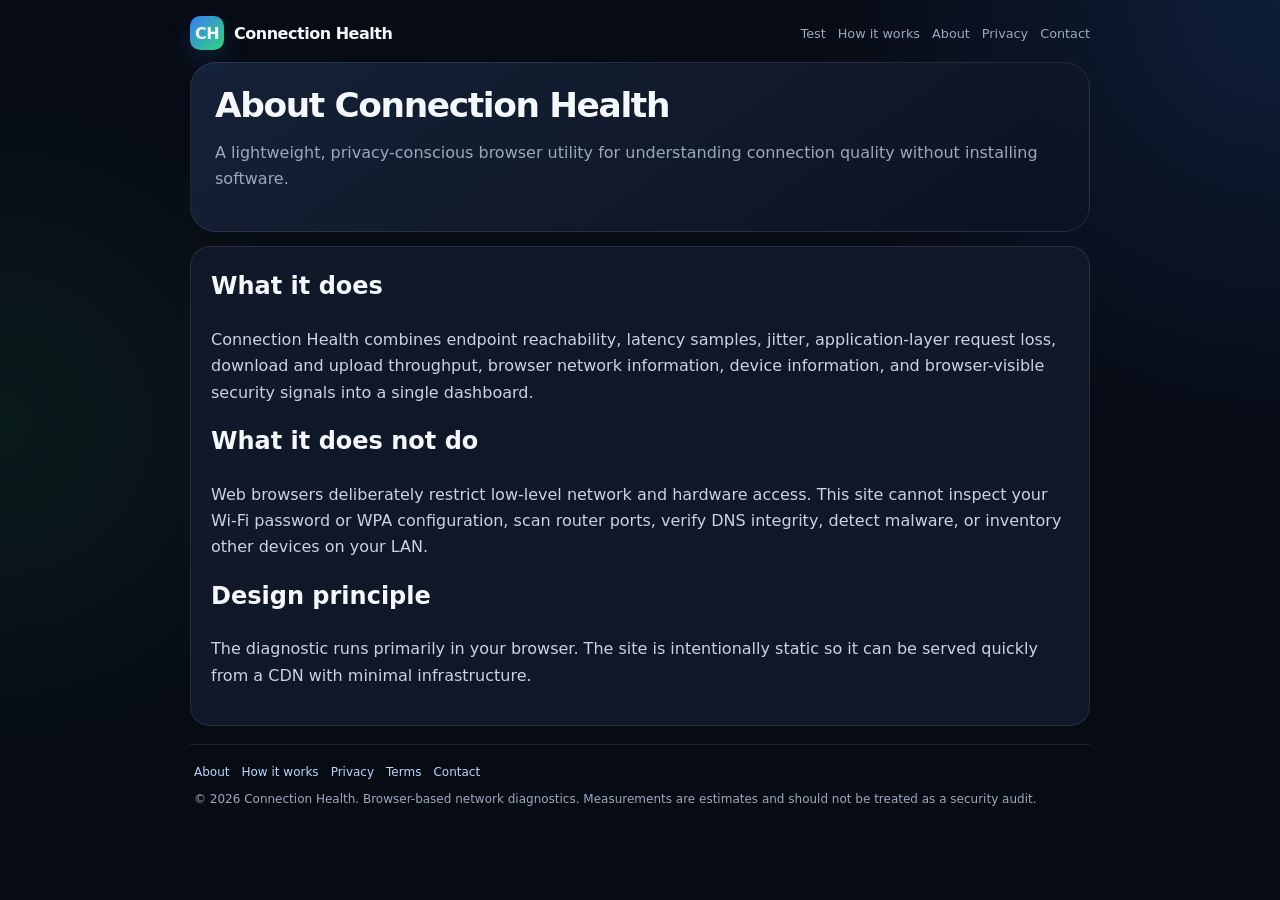
==== about/index.html @ b9c473d4 "Complete files" ====
<!doctype html><html lang="en"><head><meta charset="utf-8"><meta name="viewport" content="width=device-width,initial-scale=1,viewport-fit=cover"><title>About Connection Health</title><meta name="description" content="About the Connection Health browser-based network diagnostic tool."><link rel="canonical" href="https://example.com/about/"><meta property="og:type" content="website"><meta property="og:title" content="About Connection Health"><meta property="og:description" content="About the Connection Health browser-based network diagnostic tool."><meta property="og:url" content="https://example.com/about/"><meta property="og:image" content="https://example.com/assets/icons/icon-512.png"><meta name="twitter:card" content="summary"><meta name="theme-color" content="#0b1220"><link rel="manifest" href="/manifest.webmanifest"><link rel="icon" href="/assets/icons/icon-192.png"><link rel="apple-touch-icon" href="/assets/icons/apple-touch-icon.png"><link rel="stylesheet" href="/assets/css/site.css"><script src="/assets/js/config.js"></script></head><body><nav class="site-nav" aria-label="Primary navigation">
<a class="brand" href="/"><span class="brand-mark">CH</span><span>Connection Health</span></a>
<div class="nav-links"><a href="/#diagnostic-tool">Test</a><a href="/how-it-works/">How it works</a><a href="/about/">About</a><a href="/privacy/">Privacy</a><a href="/contact/">Contact</a></div>
</nav><main class="page-shell"><section class="page-hero"><h1>About Connection Health</h1><p>A lightweight, privacy-conscious browser utility for understanding connection quality without installing software.</p></section><section class="page-content"><article class="content-card"><h2>What it does</h2><p>Connection Health combines endpoint reachability, latency samples, jitter, application-layer request loss, download and upload throughput, browser network information, device information, and browser-visible security signals into a single dashboard.</p><h2>What it does not do</h2><p>Web browsers deliberately restrict low-level network and hardware access. This site cannot inspect your Wi-Fi password or WPA configuration, scan router ports, verify DNS integrity, detect malware, or inventory other devices on your LAN.</p><h2>Design principle</h2><p>The diagnostic runs primarily in your browser. The site is intentionally static so it can be served quickly from a CDN with minimal infrastructure.</p></article></section></main><footer class="site-footer"><div class="footer-links"><a href="/about/">About</a><a href="/how-it-works/">How it works</a><a href="/privacy/">Privacy</a><a href="/terms/">Terms</a><a href="/contact/">Contact</a></div><div>© <span id="year"></span> Connection Health. Browser-based network diagnostics. Measurements are estimates and should not be treated as a security audit.</div></footer><script>document.getElementById('year').textContent=new Date().getFullYear()</script><script src="/assets/js/ads.js" defer></script><script src="/assets/js/pwa.js" defer></script></body></html>
---- assets/css/site.css ----
:root {
      color-scheme: dark;
      --bg:#070b13; --panel:rgba(18,27,45,.88); --panel2:rgba(24,35,57,.94);
      --text:#f4f7fb; --muted:#9aa8bd; --line:rgba(255,255,255,.09);
      --good:#2ed47a; --warn:#ffb020; --bad:#ff5d6c; --accent:#67a7ff;
      --shadow:0 18px 45px rgba(0,0,0,.28); --radius:20px;
    }
    *{box-sizing:border-box}
    html{background:var(--bg)}
    body{
      margin:0; min-height:100vh; min-height:100dvh;
      font-family:Inter,ui-sans-serif,system-ui,-apple-system,BlinkMacSystemFont,"Segoe UI",sans-serif;
      color:var(--text);
      background:
        radial-gradient(circle at top right,rgba(56,124,255,.16),transparent 31%),
        radial-gradient(circle at 0 47%,rgba(46,212,122,.08),transparent 27%),var(--bg);
      padding:max(16px,env(safe-area-inset-top)) 14px max(26px,env(safe-area-inset-bottom));
    }
    button,input{font:inherit} button{-webkit-tap-highlight-color:transparent}
    .app{width:min(100%,900px);margin:0 auto}
    header{display:flex;align-items:flex-start;justify-content:space-between;gap:14px;margin:4px 2px 18px}
    h1{font-size:clamp(1.45rem,5vw,2.15rem);line-height:1.08;margin:0;letter-spacing:-.04em}
    .subtitle{color:var(--muted);margin:7px 0 0;font-size:.92rem;line-height:1.4}
    .icon-button,.primary-button,.secondary-button,.ghost-button,.danger-button{
      border:0;border-radius:14px;color:var(--text);cursor:pointer;min-height:44px;
      transition:transform .15s ease,opacity .15s ease,background .15s ease;
    }
    button:active{transform:scale(.97)} button:disabled{opacity:.55;cursor:default;transform:none}
    .icon-button{width:46px;flex:0 0 46px;background:var(--panel2);border:1px solid var(--line);font-size:1.05rem}
    .primary-button{background:linear-gradient(135deg,#397ef6,#65a8ff);padding:0 18px;font-weight:800}
    .secondary-button{background:rgba(255,255,255,.075);padding:0 16px;border:1px solid var(--line)}
    .ghost-button{background:transparent;padding:0 10px;border:1px solid var(--line);color:var(--muted)}
    .danger-button{background:rgba(255,93,108,.13);color:#ff9ca6;padding:0 15px;border:1px solid rgba(255,93,108,.22)}

    .hero{
      position:relative;overflow:hidden;border:1px solid var(--line);
      background:linear-gradient(145deg,rgba(22,34,57,.97),rgba(12,20,34,.95));
      border-radius:26px;padding:22px;box-shadow:var(--shadow);margin-bottom:14px;
    }
    .hero::after{content:"";position:absolute;width:230px;height:230px;right:-105px;top:-120px;border-radius:50%;background:var(--status-glow,rgba(103,167,255,.14));filter:blur(4px);pointer-events:none}
    .hero-top{display:flex;align-items:flex-start;justify-content:space-between;gap:14px;position:relative;z-index:1}
    .overall-row{display:flex;align-items:center;gap:14px}
    .overall-dot{width:18px;height:18px;border-radius:50%;background:var(--muted);box-shadow:0 0 0 8px rgba(154,168,189,.12);flex:0 0 auto}
    .overall-dot.good{background:var(--good);box-shadow:0 0 0 8px rgba(46,212,122,.13),0 0 24px rgba(46,212,122,.35)}
    .overall-dot.warn{background:var(--warn);box-shadow:0 0 0 8px rgba(255,176,32,.13),0 0 24px rgba(255,176,32,.30)}
    .overall-dot.bad{background:var(--bad);box-shadow:0 0 0 8px rgba(255,93,108,.13),0 0 24px rgba(255,93,108,.30)}
    .overall-label{font-size:.76rem;color:var(--muted);text-transform:uppercase;letter-spacing:.1em;font-weight:850}
    .overall-status{margin-top:2px;font-size:clamp(1.45rem,6vw,2.35rem);font-weight:900;letter-spacing:-.045em}
    .score-block{text-align:right;min-width:82px}
    .score{font-size:clamp(2rem,9vw,3.25rem);font-weight:900;letter-spacing:-.06em;line-height:.95}
    .score small{font-size:.34em;color:var(--muted);font-weight:800;letter-spacing:0}
    .score-label{font-size:.72rem;color:var(--muted);font-weight:800;margin-top:5px;text-transform:uppercase;letter-spacing:.08em}
    .hero-meta{display:flex;flex-wrap:wrap;gap:8px 14px;color:var(--muted);margin-top:16px;font-size:.8rem;position:relative;z-index:1}
    .progress-track{height:7px;background:rgba(255,255,255,.075);border-radius:999px;overflow:hidden;margin-top:16px;position:relative;z-index:1}
    .progress-track>span{display:block;height:100%;width:0;background:linear-gradient(90deg,#397ef6,#67a7ff,#2ed47a);border-radius:inherit;transition:width .25s ease}
    .progress-text{color:var(--muted);font-size:.75rem;margin-top:7px;position:relative;z-index:1;min-height:1em}
    .controls{display:grid;grid-template-columns:1.35fr 1fr auto;gap:9px;margin-top:16px;position:relative;z-index:1}

    .grid{display:grid;grid-template-columns:repeat(2,minmax(0,1fr));gap:12px}
    .card{min-width:0;background:var(--panel);border:1px solid var(--line);border-radius:var(--radius);padding:16px;backdrop-filter:blur(16px);-webkit-backdrop-filter:blur(16px)}
    .card.full,.card.span-2{grid-column:1/-1}
    .card-title{display:flex;justify-content:space-between;align-items:center;gap:9px;color:var(--muted);font-size:.74rem;text-transform:uppercase;letter-spacing:.09em;font-weight:850}
    .metric{margin-top:9px;font-size:clamp(1.25rem,5.8vw,2rem);font-weight:900;letter-spacing:-.04em;white-space:nowrap;overflow:hidden;text-overflow:ellipsis}
    .metric.small{font-size:1.08rem;white-space:normal;line-height:1.25}
    .detail{color:var(--muted);margin-top:6px;font-size:.79rem;line-height:1.4}
    .delta{font-size:.73rem;margin-top:7px;font-weight:750;color:var(--muted)} .delta.good{color:#83ecae}.delta.warn{color:#ffd17b}.delta.bad{color:#ff9da6}
    .pill{display:inline-flex;align-items:center;gap:6px;border-radius:999px;padding:5px 9px;font-size:.69rem;font-weight:850;background:rgba(255,255,255,.07);white-space:nowrap}
    .pill.good{color:#83ecae;background:rgba(46,212,122,.1)} .pill.warn{color:#ffd17b;background:rgba(255,176,32,.1)} .pill.bad{color:#ff9da6;background:rgba(255,93,108,.1)}
    .bar{height:8px;background:rgba(255,255,255,.07);border-radius:999px;overflow:hidden;margin-top:12px}.bar>span{display:block;height:100%;width:0;background:var(--accent);border-radius:inherit;transition:width .35s ease}

    .verdict-grid{display:grid;grid-template-columns:repeat(2,minmax(0,1fr));gap:9px;margin-top:14px}
    .verdict-item{padding:11px 12px;border:1px solid var(--line);background:rgba(255,255,255,.035);border-radius:14px}
    .verdict-name{font-size:.75rem;color:var(--muted);font-weight:800;text-transform:uppercase;letter-spacing:.06em}.verdict-value{font-size:1rem;font-weight:850;margin-top:4px}
    .verdict-value.good{color:#83ecae}.verdict-value.warn{color:#ffd17b}.verdict-value.bad{color:#ff9da6}

    .device-grid{display:grid;grid-template-columns:repeat(2,minmax(0,1fr));gap:0 18px;margin-top:10px}
    .kv{display:flex;justify-content:space-between;gap:12px;padding:9px 0;border-top:1px solid var(--line);font-size:.8rem}.kv:first-child,.kv:nth-child(2){border-top:0}.kv span:first-child{color:var(--muted)}.kv span:last-child{text-align:right;font-weight:750;overflow-wrap:anywhere}

    .security-head{display:flex;align-items:flex-end;justify-content:space-between;gap:14px;margin-top:10px}
    .security-score{font-size:clamp(2rem,9vw,3.25rem);font-weight:900;letter-spacing:-.05em;line-height:1}.security-score small{font-size:.38em;color:var(--muted);font-weight:750;letter-spacing:0}
    .security-list,.service-list{display:grid;gap:9px;margin-top:14px}
    .security-item{display:grid;grid-template-columns:auto 1fr auto;gap:10px;align-items:start;padding:11px 12px;border:1px solid var(--line);background:rgba(255,255,255,.035);border-radius:14px}
    .security-icon,.service-light{width:10px;height:10px;border-radius:50%;margin-top:5px;background:var(--muted)}
    .security-icon.good,.service-light.good{background:var(--good);box-shadow:0 0 10px rgba(46,212,122,.35)} .security-icon.warn,.service-light.warn{background:var(--warn)} .security-icon.bad,.service-light.bad{background:var(--bad)}
    .security-name{font-weight:780;font-size:.84rem}.security-detail{color:var(--muted);font-size:.74rem;line-height:1.4;margin-top:2px}.security-weight{color:var(--muted);font-size:.7rem;white-space:nowrap}
    .service-item{display:grid;grid-template-columns:auto 1fr auto;align-items:center;gap:11px;padding:12px;border:1px solid var(--line);background:rgba(255,255,255,.035);border-radius:15px}.service-light{margin-top:0}.service-name{min-width:0;font-weight:750;overflow:hidden;text-overflow:ellipsis;white-space:nowrap}.service-url{color:var(--muted);font-size:.71rem;margin-top:3px;overflow:hidden;text-overflow:ellipsis;white-space:nowrap}.service-result{text-align:right;font-size:.76rem;color:var(--muted);white-space:nowrap}

    .chart-grid{display:grid;grid-template-columns:1fr;gap:12px;margin-top:12px}.chart-box{border:1px solid var(--line);background:rgba(255,255,255,.025);border-radius:15px;padding:11px}.chart-head{display:flex;justify-content:space-between;gap:10px;font-size:.75rem}.chart-head span:first-child{font-weight:800}.chart-head span:last-child{color:var(--muted)}canvas{width:100%;height:110px;display:block;margin-top:8px}

    .settings{position:fixed;inset:0;background:rgba(0,0,0,.58);display:none;align-items:flex-end;z-index:20;padding-top:env(safe-area-inset-top)}.settings.open{display:flex}.sheet{width:100%;max-height:90dvh;overflow:auto;background:#101827;border-radius:26px 26px 0 0;border:1px solid var(--line);padding:18px 16px max(24px,env(safe-area-inset-bottom));box-shadow:0 -25px 60px rgba(0,0,0,.45)}.sheet-handle{width:44px;height:5px;border-radius:999px;background:rgba(255,255,255,.18);margin:0 auto 16px}.sheet-header{display:flex;align-items:center;justify-content:space-between;gap:12px}.sheet h2{margin:0;font-size:1.25rem}.form-grid{display:grid;gap:12px;margin-top:16px}label{display:grid;gap:7px;color:var(--muted);font-size:.82rem;font-weight:700}input{width:100%;min-height:46px;border-radius:13px;border:1px solid var(--line);background:rgba(255,255,255,.055);color:var(--text);padding:0 13px;outline:none}input:focus{border-color:rgba(103,167,255,.7);box-shadow:0 0 0 3px rgba(103,167,255,.12)}.service-editor{display:grid;grid-template-columns:.8fr 1.4fr auto;gap:8px;align-items:end}.sheet-actions{display:flex;gap:10px;margin-top:16px}.sheet-actions button{flex:1}.privacy-note{color:var(--muted);font-size:.75rem;line-height:1.45;margin-top:14px}.footer{text-align:center;color:var(--muted);font-size:.7rem;line-height:1.45;padding:18px 10px 4px}

    @media (min-width:700px){
      body{padding-left:24px;padding-right:24px}.grid{grid-template-columns:repeat(4,minmax(0,1fr))}.card.span-2{grid-column:span 2}.card.full{grid-column:1/-1}.chart-grid{grid-template-columns:repeat(3,minmax(0,1fr))}.settings{align-items:center;justify-content:center;padding:24px}.sheet{width:min(680px,100%);border-radius:26px;max-height:86vh}
    }
    @media (max-width:480px){
      body{padding-left:12px;padding-right:12px}.hero{padding:18px}.controls{grid-template-columns:1fr 1fr}.controls .share-button{grid-column:1/-1}.card{padding:15px}.device-grid{grid-template-columns:1fr}.kv:nth-child(2){border-top:1px solid var(--line)}.service-editor{grid-template-columns:1fr auto}.service-editor label:nth-child(2){grid-column:1/-1;grid-row:2}.service-editor .remove-service{grid-column:2;grid-row:1}.verdict-grid{grid-template-columns:1fr 1fr}
    }
    @media (max-width:350px){.grid{grid-template-columns:1fr}.card.full,.card.span-2{grid-column:auto}.controls{grid-template-columns:1fr}.controls .share-button{grid-column:auto}.hero-top{flex-direction:column}.score-block{text-align:left}.verdict-grid{grid-template-columns:1fr}}
    @media (prefers-reduced-motion:reduce){*,*::before,*::after{scroll-behavior:auto!important;transition:none!important;animation:none!important}}
  

/* Production website shell */
.site-nav{width:min(100%,900px);margin:0 auto 12px;display:flex;align-items:center;justify-content:space-between;gap:12px}
.brand{display:flex;align-items:center;gap:10px;color:var(--text);text-decoration:none;font-weight:900;letter-spacing:-.03em}.brand-mark{width:34px;height:34px;border-radius:10px;display:grid;place-items:center;background:linear-gradient(135deg,#397ef6,#2ed47a);box-shadow:0 8px 24px rgba(57,126,246,.2)}
.nav-links{display:flex;align-items:center;gap:12px;flex-wrap:wrap;justify-content:flex-end}.nav-links a,.site-footer a,.content-card a{color:#b9d6ff;text-decoration:none}.nav-links a{font-size:.8rem;color:var(--muted)}.nav-links a:hover,.site-footer a:hover,.content-card a:hover{text-decoration:underline}
.ad-slot{grid-column:1/-1;min-height:96px;border:1px dashed rgba(255,255,255,.12);border-radius:18px;display:none;align-items:center;justify-content:center;color:var(--muted);font-size:.75rem;background:rgba(255,255,255,.018);overflow:hidden}.ad-slot[data-enabled="true"]{display:flex}.ad-slot ins{width:100%;min-height:90px}
.info-section{width:min(100%,900px);margin:14px auto 0;display:grid;gap:12px}.content-card{background:var(--panel);border:1px solid var(--line);border-radius:var(--radius);padding:20px;line-height:1.65}.content-card h2,.content-card h3{margin-top:0}.content-card p,.content-card li{color:#c8d3e3}.content-card code{background:rgba(255,255,255,.07);padding:.1em .35em;border-radius:6px}.content-card ul{padding-left:1.2rem}.guide-grid{display:grid;grid-template-columns:repeat(2,minmax(0,1fr));gap:12px}.guide-link{display:block;padding:16px;border:1px solid var(--line);border-radius:15px;background:rgba(255,255,255,.025);text-decoration:none!important}.guide-link strong{display:block;color:var(--text);margin-bottom:5px}.guide-link span{color:var(--muted);font-size:.8rem}
.site-footer{width:min(100%,900px);margin:18px auto 0;padding:18px 4px calc(10px + env(safe-area-inset-bottom));color:var(--muted);font-size:.75rem;line-height:1.6;border-top:1px solid var(--line)}.footer-links{display:flex;gap:12px;flex-wrap:wrap;margin-bottom:8px}
.page-shell{width:min(100%,900px);margin:0 auto}.page-hero{background:linear-gradient(145deg,rgba(22,34,57,.97),rgba(12,20,34,.95));border:1px solid var(--line);border-radius:26px;padding:24px;margin:8px 0 14px}.page-hero h1{margin:0}.page-hero p{color:var(--muted);line-height:1.6}.page-content{display:grid;gap:12px}.legal-note{font-size:.76rem;color:var(--muted)}
@media(max-width:600px){.site-nav{align-items:flex-start}.nav-links{gap:8px}.nav-links a:nth-child(n+4){display:none}.guide-grid{grid-template-columns:1fr}.content-card{padding:17px}}
@media(max-width:420px){.brand span:last-child{font-size:.94rem}.nav-links a{font-size:.74rem}.site-nav{gap:8px}}
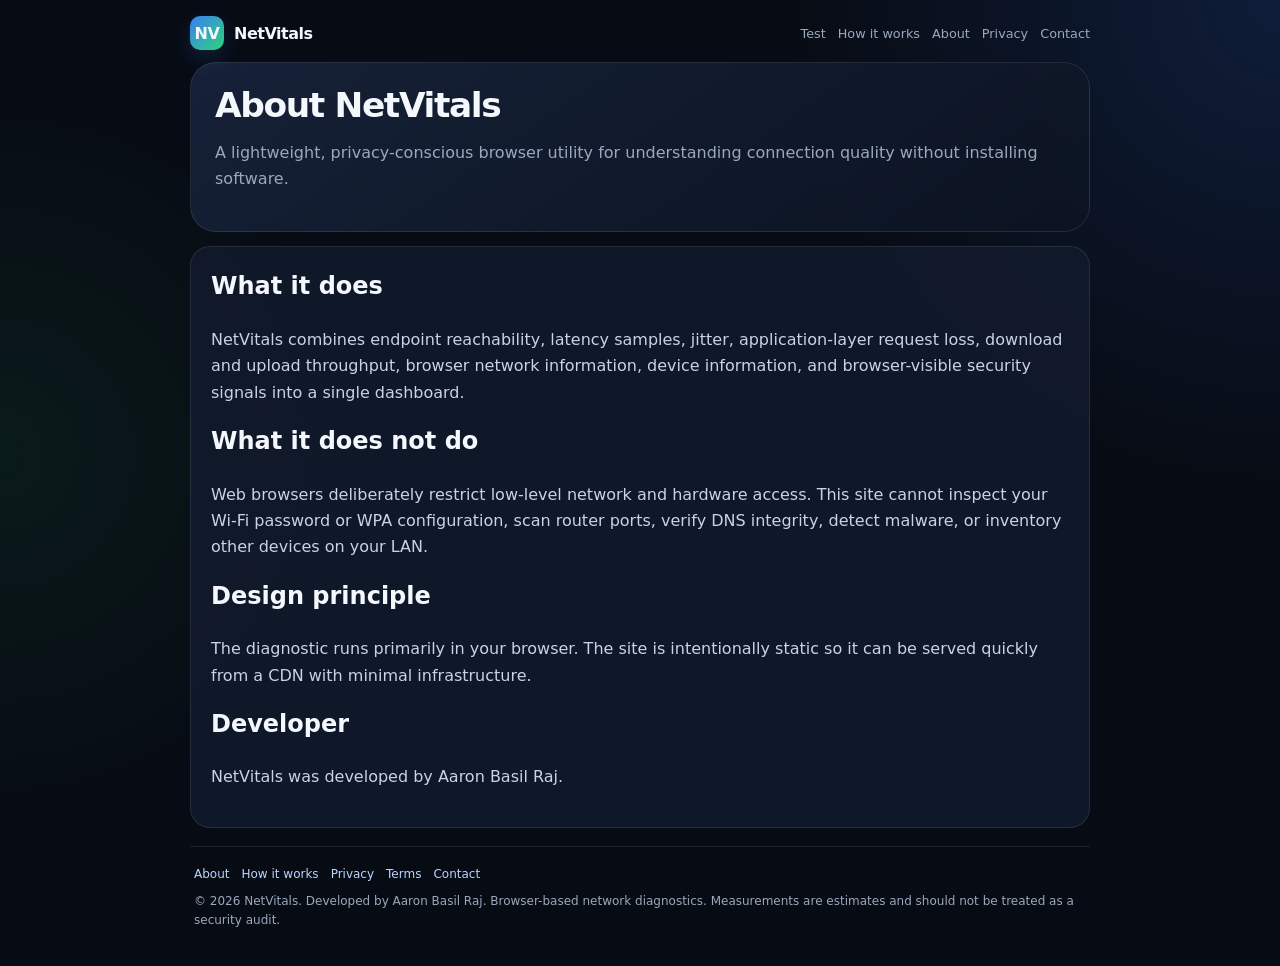
==== commit dbc64b89: "Updated with codex to refelct new name and adsense txt" ====
--- a/about/index.html
+++ b/about/index.html
@@ -1,4 +1,4 @@
-<!doctype html><html lang="en"><head><meta charset="utf-8"><meta name="viewport" content="width=device-width,initial-scale=1,viewport-fit=cover"><title>About Connection Health</title><meta name="description" content="About the Connection Health browser-based network diagnostic tool."><link rel="canonical" href="https://example.com/about/"><meta property="og:type" content="website"><meta property="og:title" content="About Connection Health"><meta property="og:description" content="About the Connection Health browser-based network diagnostic tool."><meta property="og:url" content="https://example.com/about/"><meta property="og:image" content="https://example.com/assets/icons/icon-512.png"><meta name="twitter:card" content="summary"><meta name="theme-color" content="#0b1220"><link rel="manifest" href="/manifest.webmanifest"><link rel="icon" href="/assets/icons/icon-192.png"><link rel="apple-touch-icon" href="/assets/icons/apple-touch-icon.png"><link rel="stylesheet" href="/assets/css/site.css"><script src="/assets/js/config.js"></script></head><body><nav class="site-nav" aria-label="Primary navigation">
-<a class="brand" href="/"><span class="brand-mark">CH</span><span>Connection Health</span></a>
+<!doctype html><html lang="en"><head><meta charset="utf-8"><meta name="author" content="Aaron Basil Raj"><meta name="viewport" content="width=device-width,initial-scale=1,viewport-fit=cover"><title>About NetVitals</title><meta name="description" content="About the NetVitals browser-based network diagnostic tool."><link rel="canonical" href="https://netvitals.net/about/"><meta property="og:type" content="website"><meta property="og:title" content="About NetVitals"><meta property="og:description" content="About the NetVitals browser-based network diagnostic tool."><meta property="og:url" content="https://netvitals.net/about/"><meta property="og:image" content="https://netvitals.net/assets/icons/icon-512.png"><meta name="twitter:card" content="summary"><meta name="theme-color" content="#0b1220"><link rel="manifest" href="/manifest.webmanifest"><link rel="icon" href="/assets/icons/favicon.svg" type="image/svg+xml"><link rel="icon" href="/assets/icons/favicon.ico" sizes="any"><link rel="apple-touch-icon" href="/assets/icons/apple-touch-icon.png"><link rel="stylesheet" href="/assets/css/site.css"><script src="/assets/js/config.js"></script></head><body><nav class="site-nav" aria-label="Primary navigation">
+<a class="brand" href="/"><span class="brand-mark">NV</span><span>NetVitals</span></a>
 <div class="nav-links"><a href="/#diagnostic-tool">Test</a><a href="/how-it-works/">How it works</a><a href="/about/">About</a><a href="/privacy/">Privacy</a><a href="/contact/">Contact</a></div>
-</nav><main class="page-shell"><section class="page-hero"><h1>About Connection Health</h1><p>A lightweight, privacy-conscious browser utility for understanding connection quality without installing software.</p></section><section class="page-content"><article class="content-card"><h2>What it does</h2><p>Connection Health combines endpoint reachability, latency samples, jitter, application-layer request loss, download and upload throughput, browser network information, device information, and browser-visible security signals into a single dashboard.</p><h2>What it does not do</h2><p>Web browsers deliberately restrict low-level network and hardware access. This site cannot inspect your Wi-Fi password or WPA configuration, scan router ports, verify DNS integrity, detect malware, or inventory other devices on your LAN.</p><h2>Design principle</h2><p>The diagnostic runs primarily in your browser. The site is intentionally static so it can be served quickly from a CDN with minimal infrastructure.</p></article></section></main><footer class="site-footer"><div class="footer-links"><a href="/about/">About</a><a href="/how-it-works/">How it works</a><a href="/privacy/">Privacy</a><a href="/terms/">Terms</a><a href="/contact/">Contact</a></div><div>© <span id="year"></span> Connection Health. Browser-based network diagnostics. Measurements are estimates and should not be treated as a security audit.</div></footer><script>document.getElementById('year').textContent=new Date().getFullYear()</script><script src="/assets/js/ads.js" defer></script><script src="/assets/js/pwa.js" defer></script></body></html>+</nav><main class="page-shell"><section class="page-hero"><h1>About NetVitals</h1><p>A lightweight, privacy-conscious browser utility for understanding connection quality without installing software.</p></section><section class="page-content"><article class="content-card"><h2>What it does</h2><p>NetVitals combines endpoint reachability, latency samples, jitter, application-layer request loss, download and upload throughput, browser network information, device information, and browser-visible security signals into a single dashboard.</p><h2>What it does not do</h2><p>Web browsers deliberately restrict low-level network and hardware access. This site cannot inspect your Wi-Fi password or WPA configuration, scan router ports, verify DNS integrity, detect malware, or inventory other devices on your LAN.</p><h2>Design principle</h2><p>The diagnostic runs primarily in your browser. The site is intentionally static so it can be served quickly from a CDN with minimal infrastructure.</p><h2>Developer</h2><p>NetVitals was developed by Aaron Basil Raj.</p></article></section></main><footer class="site-footer"><div class="footer-links"><a href="/about/">About</a><a href="/how-it-works/">How it works</a><a href="/privacy/">Privacy</a><a href="/terms/">Terms</a><a href="/contact/">Contact</a></div><div>© <span id="year"></span> NetVitals. Developed by Aaron Basil Raj. Browser-based network diagnostics. Measurements are estimates and should not be treated as a security audit.</div></footer><script>document.getElementById('year').textContent=new Date().getFullYear()</script><script src="/assets/js/ads.js" defer></script><script src="/assets/js/pwa.js" defer></script></body></html>
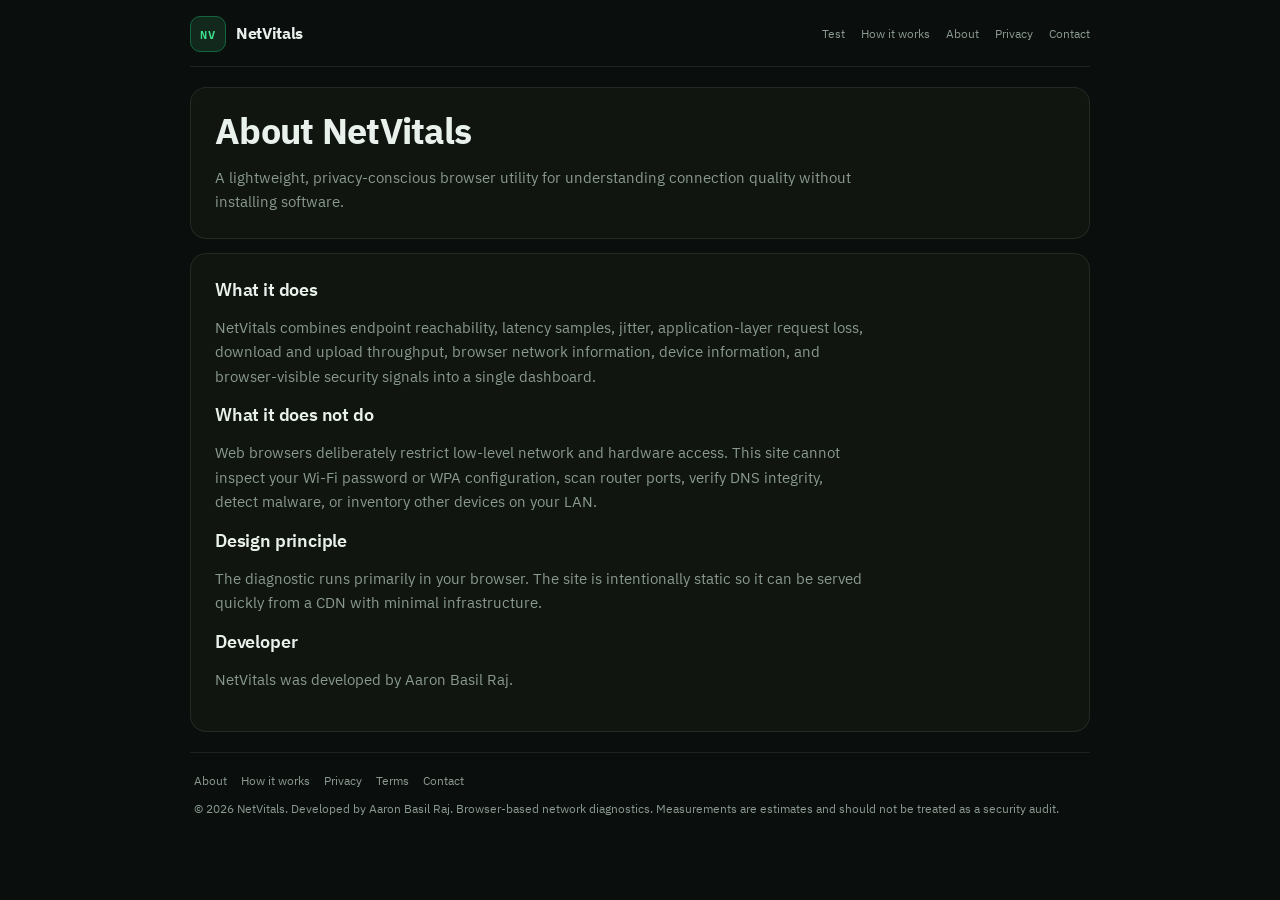
==== commit 04cc49f7: "Add Vitals Monitor UI redesign and sync docs Introduce the Vitals Monitor design system (DESIGN.md)," ====
--- a/about/index.html
+++ b/about/index.html
@@ -1,4 +1,4 @@
-<!doctype html><html lang="en"><head><meta charset="utf-8"><meta name="author" content="Aaron Basil Raj"><meta name="viewport" content="width=device-width,initial-scale=1,viewport-fit=cover"><title>About NetVitals</title><meta name="description" content="About the NetVitals browser-based network diagnostic tool."><link rel="canonical" href="https://netvitals.net/about/"><meta property="og:type" content="website"><meta property="og:title" content="About NetVitals"><meta property="og:description" content="About the NetVitals browser-based network diagnostic tool."><meta property="og:url" content="https://netvitals.net/about/"><meta property="og:image" content="https://netvitals.net/assets/icons/icon-512.png"><meta name="twitter:card" content="summary"><meta name="theme-color" content="#0b1220"><link rel="manifest" href="/manifest.webmanifest"><link rel="icon" href="/assets/icons/favicon.svg" type="image/svg+xml"><link rel="icon" href="/assets/icons/favicon.ico" sizes="any"><link rel="apple-touch-icon" href="/assets/icons/apple-touch-icon.png"><link rel="stylesheet" href="/assets/css/site.css"><script src="/assets/js/config.js"></script></head><body><nav class="site-nav" aria-label="Primary navigation">
+<!doctype html><html lang="en"><head><meta charset="utf-8"><meta name="author" content="Aaron Basil Raj"><meta name="viewport" content="width=device-width,initial-scale=1,viewport-fit=cover"><title>About NetVitals</title><meta name="description" content="About the NetVitals browser-based network diagnostic tool."><link rel="canonical" href="https://netvitals.net/about/"><meta property="og:type" content="website"><meta property="og:title" content="About NetVitals"><meta property="og:description" content="About the NetVitals browser-based network diagnostic tool."><meta property="og:url" content="https://netvitals.net/about/"><meta property="og:image" content="https://netvitals.net/assets/icons/icon-512.png"><meta name="twitter:card" content="summary"><meta name="theme-color" content="#0A0E0C"><link rel="manifest" href="/manifest.webmanifest"><link rel="icon" href="/assets/icons/favicon.svg" type="image/svg+xml"><link rel="icon" href="/assets/icons/favicon.ico" sizes="any"><link rel="apple-touch-icon" href="/assets/icons/apple-touch-icon.png"><link rel="stylesheet" href="/assets/css/site.css"><script src="/assets/js/config.js"></script><script async src="https://pagead2.googlesyndication.com/pagead/js/adsbygoogle.js?client=ca-pub-4936629245103906" crossorigin="anonymous"></script></head><body><nav class="site-nav" aria-label="Primary navigation">
 <a class="brand" href="/"><span class="brand-mark">NV</span><span>NetVitals</span></a>
 <div class="nav-links"><a href="/#diagnostic-tool">Test</a><a href="/how-it-works/">How it works</a><a href="/about/">About</a><a href="/privacy/">Privacy</a><a href="/contact/">Contact</a></div>
 </nav><main class="page-shell"><section class="page-hero"><h1>About NetVitals</h1><p>A lightweight, privacy-conscious browser utility for understanding connection quality without installing software.</p></section><section class="page-content"><article class="content-card"><h2>What it does</h2><p>NetVitals combines endpoint reachability, latency samples, jitter, application-layer request loss, download and upload throughput, browser network information, device information, and browser-visible security signals into a single dashboard.</p><h2>What it does not do</h2><p>Web browsers deliberately restrict low-level network and hardware access. This site cannot inspect your Wi-Fi password or WPA configuration, scan router ports, verify DNS integrity, detect malware, or inventory other devices on your LAN.</p><h2>Design principle</h2><p>The diagnostic runs primarily in your browser. The site is intentionally static so it can be served quickly from a CDN with minimal infrastructure.</p><h2>Developer</h2><p>NetVitals was developed by Aaron Basil Raj.</p></article></section></main><footer class="site-footer"><div class="footer-links"><a href="/about/">About</a><a href="/how-it-works/">How it works</a><a href="/privacy/">Privacy</a><a href="/terms/">Terms</a><a href="/contact/">Contact</a></div><div>© <span id="year"></span> NetVitals. Developed by Aaron Basil Raj. Browser-based network diagnostics. Measurements are estimates and should not be treated as a security audit.</div></footer><script>document.getElementById('year').textContent=new Date().getFullYear()</script><script src="/assets/js/ads.js" defer></script><script src="/assets/js/pwa.js" defer></script></body></html>
--- a/assets/css/site.css
+++ b/assets/css/site.css
@@ -1,112 +1,1328 @@
-
-    :root {
-      color-scheme: dark;
-      --bg:#070b13; --panel:rgba(18,27,45,.88); --panel2:rgba(24,35,57,.94);
-      --text:#f4f7fb; --muted:#9aa8bd; --line:rgba(255,255,255,.09);
-      --good:#2ed47a; --warn:#ffb020; --bad:#ff5d6c; --accent:#67a7ff;
-      --shadow:0 18px 45px rgba(0,0,0,.28); --radius:20px;
-    }
-    *{box-sizing:border-box}
-    html{background:var(--bg)}
-    body{
-      margin:0; min-height:100vh; min-height:100dvh;
-      font-family:Inter,ui-sans-serif,system-ui,-apple-system,BlinkMacSystemFont,"Segoe UI",sans-serif;
-      color:var(--text);
-      background:
-        radial-gradient(circle at top right,rgba(56,124,255,.16),transparent 31%),
-        radial-gradient(circle at 0 47%,rgba(46,212,122,.08),transparent 27%),var(--bg);
-      padding:max(16px,env(safe-area-inset-top)) 14px max(26px,env(safe-area-inset-bottom));
-    }
-    button,input{font:inherit} button{-webkit-tap-highlight-color:transparent}
-    .app{width:min(100%,900px);margin:0 auto}
-    header{display:flex;align-items:flex-start;justify-content:space-between;gap:14px;margin:4px 2px 18px}
-    h1{font-size:clamp(1.45rem,5vw,2.15rem);line-height:1.08;margin:0;letter-spacing:-.04em}
-    .subtitle{color:var(--muted);margin:7px 0 0;font-size:.92rem;line-height:1.4}
-    .icon-button,.primary-button,.secondary-button,.ghost-button,.danger-button{
-      border:0;border-radius:14px;color:var(--text);cursor:pointer;min-height:44px;
-      transition:transform .15s ease,opacity .15s ease,background .15s ease;
-    }
-    button:active{transform:scale(.97)} button:disabled{opacity:.55;cursor:default;transform:none}
-    .icon-button{width:46px;flex:0 0 46px;background:var(--panel2);border:1px solid var(--line);font-size:1.05rem}
-    .primary-button{background:linear-gradient(135deg,#397ef6,#65a8ff);padding:0 18px;font-weight:800}
-    .secondary-button{background:rgba(255,255,255,.075);padding:0 16px;border:1px solid var(--line)}
-    .ghost-button{background:transparent;padding:0 10px;border:1px solid var(--line);color:var(--muted)}
-    .danger-button{background:rgba(255,93,108,.13);color:#ff9ca6;padding:0 15px;border:1px solid rgba(255,93,108,.22)}
-
-    .hero{
-      position:relative;overflow:hidden;border:1px solid var(--line);
-      background:linear-gradient(145deg,rgba(22,34,57,.97),rgba(12,20,34,.95));
-      border-radius:26px;padding:22px;box-shadow:var(--shadow);margin-bottom:14px;
-    }
-    .hero::after{content:"";position:absolute;width:230px;height:230px;right:-105px;top:-120px;border-radius:50%;background:var(--status-glow,rgba(103,167,255,.14));filter:blur(4px);pointer-events:none}
-    .hero-top{display:flex;align-items:flex-start;justify-content:space-between;gap:14px;position:relative;z-index:1}
-    .overall-row{display:flex;align-items:center;gap:14px}
-    .overall-dot{width:18px;height:18px;border-radius:50%;background:var(--muted);box-shadow:0 0 0 8px rgba(154,168,189,.12);flex:0 0 auto}
-    .overall-dot.good{background:var(--good);box-shadow:0 0 0 8px rgba(46,212,122,.13),0 0 24px rgba(46,212,122,.35)}
-    .overall-dot.warn{background:var(--warn);box-shadow:0 0 0 8px rgba(255,176,32,.13),0 0 24px rgba(255,176,32,.30)}
-    .overall-dot.bad{background:var(--bad);box-shadow:0 0 0 8px rgba(255,93,108,.13),0 0 24px rgba(255,93,108,.30)}
-    .overall-label{font-size:.76rem;color:var(--muted);text-transform:uppercase;letter-spacing:.1em;font-weight:850}
-    .overall-status{margin-top:2px;font-size:clamp(1.45rem,6vw,2.35rem);font-weight:900;letter-spacing:-.045em}
-    .score-block{text-align:right;min-width:82px}
-    .score{font-size:clamp(2rem,9vw,3.25rem);font-weight:900;letter-spacing:-.06em;line-height:.95}
-    .score small{font-size:.34em;color:var(--muted);font-weight:800;letter-spacing:0}
-    .score-label{font-size:.72rem;color:var(--muted);font-weight:800;margin-top:5px;text-transform:uppercase;letter-spacing:.08em}
-    .hero-meta{display:flex;flex-wrap:wrap;gap:8px 14px;color:var(--muted);margin-top:16px;font-size:.8rem;position:relative;z-index:1}
-    .progress-track{height:7px;background:rgba(255,255,255,.075);border-radius:999px;overflow:hidden;margin-top:16px;position:relative;z-index:1}
-    .progress-track>span{display:block;height:100%;width:0;background:linear-gradient(90deg,#397ef6,#67a7ff,#2ed47a);border-radius:inherit;transition:width .25s ease}
-    .progress-text{color:var(--muted);font-size:.75rem;margin-top:7px;position:relative;z-index:1;min-height:1em}
-    .controls{display:grid;grid-template-columns:1.35fr 1fr auto;gap:9px;margin-top:16px;position:relative;z-index:1}
-
-    .grid{display:grid;grid-template-columns:repeat(2,minmax(0,1fr));gap:12px}
-    .card{min-width:0;background:var(--panel);border:1px solid var(--line);border-radius:var(--radius);padding:16px;backdrop-filter:blur(16px);-webkit-backdrop-filter:blur(16px)}
-    .card.full,.card.span-2{grid-column:1/-1}
-    .card-title{display:flex;justify-content:space-between;align-items:center;gap:9px;color:var(--muted);font-size:.74rem;text-transform:uppercase;letter-spacing:.09em;font-weight:850}
-    .metric{margin-top:9px;font-size:clamp(1.25rem,5.8vw,2rem);font-weight:900;letter-spacing:-.04em;white-space:nowrap;overflow:hidden;text-overflow:ellipsis}
-    .metric.small{font-size:1.08rem;white-space:normal;line-height:1.25}
-    .detail{color:var(--muted);margin-top:6px;font-size:.79rem;line-height:1.4}
-    .delta{font-size:.73rem;margin-top:7px;font-weight:750;color:var(--muted)} .delta.good{color:#83ecae}.delta.warn{color:#ffd17b}.delta.bad{color:#ff9da6}
-    .pill{display:inline-flex;align-items:center;gap:6px;border-radius:999px;padding:5px 9px;font-size:.69rem;font-weight:850;background:rgba(255,255,255,.07);white-space:nowrap}
-    .pill.good{color:#83ecae;background:rgba(46,212,122,.1)} .pill.warn{color:#ffd17b;background:rgba(255,176,32,.1)} .pill.bad{color:#ff9da6;background:rgba(255,93,108,.1)}
-    .bar{height:8px;background:rgba(255,255,255,.07);border-radius:999px;overflow:hidden;margin-top:12px}.bar>span{display:block;height:100%;width:0;background:var(--accent);border-radius:inherit;transition:width .35s ease}
-
-    .verdict-grid{display:grid;grid-template-columns:repeat(2,minmax(0,1fr));gap:9px;margin-top:14px}
-    .verdict-item{padding:11px 12px;border:1px solid var(--line);background:rgba(255,255,255,.035);border-radius:14px}
-    .verdict-name{font-size:.75rem;color:var(--muted);font-weight:800;text-transform:uppercase;letter-spacing:.06em}.verdict-value{font-size:1rem;font-weight:850;margin-top:4px}
-    .verdict-value.good{color:#83ecae}.verdict-value.warn{color:#ffd17b}.verdict-value.bad{color:#ff9da6}
-
-    .device-grid{display:grid;grid-template-columns:repeat(2,minmax(0,1fr));gap:0 18px;margin-top:10px}
-    .kv{display:flex;justify-content:space-between;gap:12px;padding:9px 0;border-top:1px solid var(--line);font-size:.8rem}.kv:first-child,.kv:nth-child(2){border-top:0}.kv span:first-child{color:var(--muted)}.kv span:last-child{text-align:right;font-weight:750;overflow-wrap:anywhere}
-
-    .security-head{display:flex;align-items:flex-end;justify-content:space-between;gap:14px;margin-top:10px}
-    .security-score{font-size:clamp(2rem,9vw,3.25rem);font-weight:900;letter-spacing:-.05em;line-height:1}.security-score small{font-size:.38em;color:var(--muted);font-weight:750;letter-spacing:0}
-    .security-list,.service-list{display:grid;gap:9px;margin-top:14px}
-    .security-item{display:grid;grid-template-columns:auto 1fr auto;gap:10px;align-items:start;padding:11px 12px;border:1px solid var(--line);background:rgba(255,255,255,.035);border-radius:14px}
-    .security-icon,.service-light{width:10px;height:10px;border-radius:50%;margin-top:5px;background:var(--muted)}
-    .security-icon.good,.service-light.good{background:var(--good);box-shadow:0 0 10px rgba(46,212,122,.35)} .security-icon.warn,.service-light.warn{background:var(--warn)} .security-icon.bad,.service-light.bad{background:var(--bad)}
-    .security-name{font-weight:780;font-size:.84rem}.security-detail{color:var(--muted);font-size:.74rem;line-height:1.4;margin-top:2px}.security-weight{color:var(--muted);font-size:.7rem;white-space:nowrap}
-    .service-item{display:grid;grid-template-columns:auto 1fr auto;align-items:center;gap:11px;padding:12px;border:1px solid var(--line);background:rgba(255,255,255,.035);border-radius:15px}.service-light{margin-top:0}.service-name{min-width:0;font-weight:750;overflow:hidden;text-overflow:ellipsis;white-space:nowrap}.service-url{color:var(--muted);font-size:.71rem;margin-top:3px;overflow:hidden;text-overflow:ellipsis;white-space:nowrap}.service-result{text-align:right;font-size:.76rem;color:var(--muted);white-space:nowrap}
-
-    .chart-grid{display:grid;grid-template-columns:1fr;gap:12px;margin-top:12px}.chart-box{border:1px solid var(--line);background:rgba(255,255,255,.025);border-radius:15px;padding:11px}.chart-head{display:flex;justify-content:space-between;gap:10px;font-size:.75rem}.chart-head span:first-child{font-weight:800}.chart-head span:last-child{color:var(--muted)}canvas{width:100%;height:110px;display:block;margin-top:8px}
-
-    .settings{position:fixed;inset:0;background:rgba(0,0,0,.58);display:none;align-items:flex-end;z-index:20;padding-top:env(safe-area-inset-top)}.settings.open{display:flex}.sheet{width:100%;max-height:90dvh;overflow:auto;background:#101827;border-radius:26px 26px 0 0;border:1px solid var(--line);padding:18px 16px max(24px,env(safe-area-inset-bottom));box-shadow:0 -25px 60px rgba(0,0,0,.45)}.sheet-handle{width:44px;height:5px;border-radius:999px;background:rgba(255,255,255,.18);margin:0 auto 16px}.sheet-header{display:flex;align-items:center;justify-content:space-between;gap:12px}.sheet h2{margin:0;font-size:1.25rem}.form-grid{display:grid;gap:12px;margin-top:16px}label{display:grid;gap:7px;color:var(--muted);font-size:.82rem;font-weight:700}input{width:100%;min-height:46px;border-radius:13px;border:1px solid var(--line);background:rgba(255,255,255,.055);color:var(--text);padding:0 13px;outline:none}input:focus{border-color:rgba(103,167,255,.7);box-shadow:0 0 0 3px rgba(103,167,255,.12)}.service-editor{display:grid;grid-template-columns:.8fr 1.4fr auto;gap:8px;align-items:end}.sheet-actions{display:flex;gap:10px;margin-top:16px}.sheet-actions button{flex:1}.privacy-note{color:var(--muted);font-size:.75rem;line-height:1.45;margin-top:14px}.footer{text-align:center;color:var(--muted);font-size:.7rem;line-height:1.45;padding:18px 10px 4px}
-
-    @media (min-width:700px){
-      body{padding-left:24px;padding-right:24px}.grid{grid-template-columns:repeat(4,minmax(0,1fr))}.card.span-2{grid-column:span 2}.card.full{grid-column:1/-1}.chart-grid{grid-template-columns:repeat(3,minmax(0,1fr))}.settings{align-items:center;justify-content:center;padding:24px}.sheet{width:min(680px,100%);border-radius:26px;max-height:86vh}
-    }
-    @media (max-width:480px){
-      body{padding-left:12px;padding-right:12px}.hero{padding:18px}.controls{grid-template-columns:1fr 1fr}.controls .share-button{grid-column:1/-1}.card{padding:15px}.device-grid{grid-template-columns:1fr}.kv:nth-child(2){border-top:1px solid var(--line)}.service-editor{grid-template-columns:1fr auto}.service-editor label:nth-child(2){grid-column:1/-1;grid-row:2}.service-editor .remove-service{grid-column:2;grid-row:1}.verdict-grid{grid-template-columns:1fr 1fr}
-    }
-    @media (max-width:350px){.grid{grid-template-columns:1fr}.card.full,.card.span-2{grid-column:auto}.controls{grid-template-columns:1fr}.controls .share-button{grid-column:auto}.hero-top{flex-direction:column}.score-block{text-align:left}.verdict-grid{grid-template-columns:1fr}}
-    @media (prefers-reduced-motion:reduce){*,*::before,*::after{scroll-behavior:auto!important;transition:none!important;animation:none!important}}
-  
-
-/* Production website shell */
-.site-nav{width:min(100%,900px);margin:0 auto 12px;display:flex;align-items:center;justify-content:space-between;gap:12px}
-.brand{display:flex;align-items:center;gap:10px;color:var(--text);text-decoration:none;font-weight:900;letter-spacing:-.03em}.brand-mark{width:34px;height:34px;border-radius:10px;display:grid;place-items:center;background:linear-gradient(135deg,#397ef6,#2ed47a);box-shadow:0 8px 24px rgba(57,126,246,.2)}
-.nav-links{display:flex;align-items:center;gap:12px;flex-wrap:wrap;justify-content:flex-end}.nav-links a,.site-footer a,.content-card a{color:#b9d6ff;text-decoration:none}.nav-links a{font-size:.8rem;color:var(--muted)}.nav-links a:hover,.site-footer a:hover,.content-card a:hover{text-decoration:underline}
-.ad-slot{grid-column:1/-1;min-height:96px;border:1px dashed rgba(255,255,255,.12);border-radius:18px;display:none;align-items:center;justify-content:center;color:var(--muted);font-size:.75rem;background:rgba(255,255,255,.018);overflow:hidden}.ad-slot[data-enabled="true"]{display:flex}.ad-slot ins{width:100%;min-height:90px}
-.info-section{width:min(100%,900px);margin:14px auto 0;display:grid;gap:12px}.content-card{background:var(--panel);border:1px solid var(--line);border-radius:var(--radius);padding:20px;line-height:1.65}.content-card h2,.content-card h3{margin-top:0}.content-card p,.content-card li{color:#c8d3e3}.content-card code{background:rgba(255,255,255,.07);padding:.1em .35em;border-radius:6px}.content-card ul{padding-left:1.2rem}.guide-grid{display:grid;grid-template-columns:repeat(2,minmax(0,1fr));gap:12px}.guide-link{display:block;padding:16px;border:1px solid var(--line);border-radius:15px;background:rgba(255,255,255,.025);text-decoration:none!important}.guide-link strong{display:block;color:var(--text);margin-bottom:5px}.guide-link span{color:var(--muted);font-size:.8rem}
-.site-footer{width:min(100%,900px);margin:18px auto 0;padding:18px 4px calc(10px + env(safe-area-inset-bottom));color:var(--muted);font-size:.75rem;line-height:1.6;border-top:1px solid var(--line)}.footer-links{display:flex;gap:12px;flex-wrap:wrap;margin-bottom:8px}
-.page-shell{width:min(100%,900px);margin:0 auto}.page-hero{background:linear-gradient(145deg,rgba(22,34,57,.97),rgba(12,20,34,.95));border:1px solid var(--line);border-radius:26px;padding:24px;margin:8px 0 14px}.page-hero h1{margin:0}.page-hero p{color:var(--muted);line-height:1.6}.page-content{display:grid;gap:12px}.legal-note{font-size:.76rem;color:var(--muted)}
-@media(max-width:600px){.site-nav{align-items:flex-start}.nav-links{gap:8px}.nav-links a:nth-child(n+4){display:none}.guide-grid{grid-template-columns:1fr}.content-card{padding:17px}}
-@media(max-width:420px){.brand span:last-child{font-size:.94rem}.nav-links a{font-size:.74rem}.site-nav{gap:8px}}
+@font-face {
+  font-family: "IBM Plex Sans";
+  font-style: normal;
+  font-weight: 400;
+  font-display: swap;
+  src: url("/assets/fonts/ibm-plex-sans-400-latin.woff2") format("woff2");
+}
+@font-face {
+  font-family: "IBM Plex Sans";
+  font-style: normal;
+  font-weight: 600;
+  font-display: swap;
+  src: url("/assets/fonts/ibm-plex-sans-600-latin.woff2") format("woff2");
+}
+@font-face {
+  font-family: "IBM Plex Sans";
+  font-style: normal;
+  font-weight: 700;
+  font-display: swap;
+  src: url("/assets/fonts/ibm-plex-sans-700-latin.woff2") format("woff2");
+}
+@font-face {
+  font-family: "IBM Plex Mono";
+  font-style: normal;
+  font-weight: 400;
+  font-display: swap;
+  src: url("/assets/fonts/ibm-plex-mono-400-latin.woff2") format("woff2");
+}
+@font-face {
+  font-family: "IBM Plex Mono";
+  font-style: normal;
+  font-weight: 500;
+  font-display: swap;
+  src: url("/assets/fonts/ibm-plex-mono-500-latin.woff2") format("woff2");
+}
+@font-face {
+  font-family: "IBM Plex Mono";
+  font-style: normal;
+  font-weight: 600;
+  font-display: swap;
+  src: url("/assets/fonts/ibm-plex-mono-600-latin.woff2") format("woff2");
+}
+
+:root {
+  color-scheme: dark;
+  --screen: #0a0e0c;
+  --panel: #10150f;
+  --panel2: #161c16;
+  --tray: #161c16;
+  --crt: #e9f1ec;
+  --slate: #8a9a90;
+  --primary: #3ce08c;
+  --sinus: #14663f;
+  --spike: #7ff0bb;
+  --wave: #4fc3e8;
+  --alarm: #ff6267;
+  --caution: #ffb13d;
+  --line: rgba(233, 241, 236, 0.09);
+  --line-strong: rgba(233, 241, 236, 0.17);
+  --good-bg: #12281c;
+  --info-bg: #12212a;
+  --warn-bg: #2a2012;
+  --bad-bg: #2a1414;
+  --bg: var(--screen);
+  --text: var(--crt);
+  --muted: var(--slate);
+  --good: var(--spike);
+  --warn: var(--caution);
+  --bad: var(--alarm);
+  --accent: var(--primary);
+  --radius: 16px;
+  --font-sans: "IBM Plex Sans", system-ui, -apple-system, "Segoe UI", Roboto, sans-serif;
+  --font-mono: "IBM Plex Mono", ui-monospace, "SFMono-Regular", Menlo, monospace;
+}
+
+* {
+  box-sizing: border-box;
+}
+
+html {
+  min-width: 320px;
+  background: var(--screen);
+  scrollbar-color: var(--sinus) var(--screen);
+}
+
+body {
+  min-width: 320px;
+  min-height: 100vh;
+  min-height: 100dvh;
+  margin: 0;
+  padding: max(16px, env(safe-area-inset-top)) 14px max(26px, env(safe-area-inset-bottom));
+  overflow-x: hidden;
+  background: var(--screen);
+  color: var(--crt);
+  font-family: var(--font-sans);
+  font-size: 0.95rem;
+  font-weight: 400;
+  line-height: 1.6;
+  text-rendering: optimizeLegibility;
+}
+
+::selection {
+  background: var(--sinus);
+  color: var(--crt);
+}
+
+* {
+  scrollbar-width: thin;
+  scrollbar-color: var(--sinus) var(--screen);
+}
+
+*::-webkit-scrollbar {
+  width: 10px;
+  height: 10px;
+}
+
+*::-webkit-scrollbar-track {
+  background: var(--screen);
+}
+
+*::-webkit-scrollbar-thumb {
+  border: 2px solid var(--screen);
+  border-radius: 999px;
+  background: var(--sinus);
+}
+
+a {
+  color: var(--spike);
+  text-underline-offset: 0.2em;
+  text-decoration-thickness: 1px;
+}
+
+a:hover {
+  color: var(--primary);
+}
+
+button,
+input {
+  font: inherit;
+}
+
+button {
+  -webkit-tap-highlight-color: transparent;
+}
+
+button,
+a,
+input {
+  accent-color: var(--primary);
+}
+
+:focus-visible {
+  outline: 2px solid var(--primary);
+  outline-offset: 3px;
+}
+
+.app,
+.site-nav,
+.info-section,
+.site-footer,
+.page-shell {
+  width: min(100%, 900px);
+  margin-inline: auto;
+}
+
+.site-nav {
+  display: flex;
+  align-items: center;
+  justify-content: space-between;
+  gap: 14px;
+  margin-bottom: 20px;
+  padding-bottom: 14px;
+  border-bottom: 1px solid var(--line);
+}
+
+.brand {
+  display: inline-flex;
+  align-items: center;
+  gap: 10px;
+  color: var(--crt);
+  font-size: 1rem;
+  font-weight: 700;
+  letter-spacing: -0.02em;
+  text-decoration: none;
+}
+
+.brand-mark {
+  display: grid;
+  width: 36px;
+  height: 36px;
+  place-items: center;
+  border: 1px solid var(--sinus);
+  border-radius: 10px;
+  background: var(--good-bg);
+  color: var(--primary);
+  font-family: var(--font-mono);
+  font-size: 0.72rem;
+  font-weight: 600;
+  letter-spacing: 0.08em;
+}
+
+.nav-links {
+  display: flex;
+  flex-wrap: wrap;
+  align-items: center;
+  justify-content: flex-end;
+  gap: 8px 16px;
+}
+
+.nav-links a,
+.site-footer a {
+  color: var(--slate);
+  font-size: 0.78rem;
+  text-decoration: none;
+}
+
+.nav-links a:hover,
+.site-footer a:hover {
+  color: var(--crt);
+  text-decoration: underline;
+}
+
+header {
+  display: flex;
+  align-items: flex-start;
+  justify-content: space-between;
+  gap: 14px;
+  margin: 4px 2px 20px;
+}
+
+h1,
+h2,
+h3,
+p {
+  overflow-wrap: anywhere;
+}
+
+h1,
+h2,
+h3 {
+  font-family: var(--font-sans);
+  color: var(--crt);
+}
+
+h1 {
+  max-width: 18ch;
+  margin: 0;
+  font-size: clamp(1.7rem, 5vw, 2.25rem);
+  font-weight: 700;
+  line-height: 1.05;
+  letter-spacing: -0.02em;
+}
+
+h2 {
+  font-size: 1.15rem;
+  font-weight: 600;
+  line-height: 1.2;
+  letter-spacing: -0.01em;
+}
+
+h3 {
+  font-size: 1rem;
+  font-weight: 600;
+}
+
+.subtitle {
+  max-width: 72ch;
+  margin: 8px 0 0;
+  color: var(--slate);
+  font-size: 0.9rem;
+  line-height: 1.5;
+}
+
+.icon-button,
+.primary-button,
+.secondary-button,
+.ghost-button,
+.danger-button {
+  min-height: 44px;
+  border-radius: 10px;
+  cursor: pointer;
+  font-family: var(--font-mono);
+  font-size: 0.72rem;
+  font-weight: 600;
+  line-height: 1.2;
+  letter-spacing: 0.06em;
+  transition: background-color 180ms ease-out, border-color 180ms ease-out, color 180ms ease-out, transform 120ms ease-out;
+}
+
+button:active {
+  transform: translateY(1px);
+}
+
+button:disabled {
+  cursor: not-allowed;
+  opacity: 0.48;
+  transform: none;
+}
+
+.icon-button {
+  display: grid;
+  width: 46px;
+  flex: 0 0 46px;
+  place-items: center;
+  border: 1px solid var(--line-strong);
+  background: var(--panel);
+  color: var(--crt);
+  font-family: var(--font-sans);
+  font-size: 1rem;
+  letter-spacing: 0;
+}
+
+.icon-button:hover,
+.secondary-button:hover,
+.ghost-button:hover {
+  border-color: var(--sinus);
+  background: var(--tray);
+  color: var(--spike);
+}
+
+.primary-button {
+  border: 1px solid var(--primary);
+  background: var(--primary);
+  color: var(--screen);
+  padding: 0 18px;
+  text-transform: uppercase;
+}
+
+.primary-button:hover {
+  border-color: var(--sinus);
+  background: var(--sinus);
+  color: var(--crt);
+}
+
+.secondary-button,
+.ghost-button {
+  border: 1px solid var(--line-strong);
+  background: var(--panel);
+  color: var(--crt);
+  padding: 0 16px;
+}
+
+.ghost-button {
+  background: transparent;
+  color: var(--slate);
+}
+
+.danger-button {
+  border: 1px solid rgba(255, 98, 103, 0.35);
+  background: var(--bad-bg);
+  color: var(--alarm);
+  padding: 0 15px;
+}
+
+.danger-button:hover {
+  border-color: var(--alarm);
+  background: var(--bad-bg);
+}
+
+.hero {
+  position: relative;
+  margin-bottom: 14px;
+  padding: clamp(18px, 4vw, 26px);
+  overflow: hidden;
+  border: 1px solid var(--line-strong);
+  border-radius: 22px;
+  background: var(--panel);
+}
+
+.hero-top {
+  position: relative;
+  display: flex;
+  align-items: flex-start;
+  justify-content: space-between;
+  gap: 18px;
+}
+
+.overall-row {
+  display: flex;
+  min-width: 0;
+  align-items: center;
+  gap: 14px;
+}
+
+.overall-dot {
+  width: 13px;
+  height: 13px;
+  flex: 0 0 13px;
+  border: 2px solid var(--panel);
+  border-radius: 999px;
+  background: var(--slate);
+  outline: 1px solid var(--line-strong);
+}
+
+.overall-dot.good {
+  background: var(--spike);
+}
+
+.overall-dot.warn {
+  background: var(--caution);
+}
+
+.overall-dot.bad {
+  background: var(--alarm);
+}
+
+.overall-label,
+.score-label,
+.card-title,
+.verdict-name,
+.ecg-label,
+.chart-head,
+.security-weight,
+.service-result {
+  font-family: var(--font-mono);
+  font-variant-numeric: tabular-nums;
+}
+
+.overall-label {
+  color: var(--slate);
+  font-size: 0.72rem;
+  font-weight: 600;
+  line-height: 1.2;
+  letter-spacing: 0.08em;
+  text-transform: uppercase;
+}
+
+.overall-status {
+  margin-top: 4px;
+  font-size: clamp(1.45rem, 5vw, 2.15rem);
+  font-weight: 700;
+  line-height: 1.08;
+  letter-spacing: -0.02em;
+}
+
+.score-block {
+  min-width: 96px;
+  text-align: right;
+}
+
+.score,
+.security-score {
+  color: var(--crt);
+  font-family: var(--font-mono);
+  font-size: clamp(2rem, 8vw, 3rem);
+  font-weight: 500;
+  font-feature-settings: "tnum" 1;
+  line-height: 1;
+  letter-spacing: -0.02em;
+}
+
+.score small,
+.security-score small {
+  color: var(--slate);
+  font-size: 0.34em;
+  font-weight: 400;
+  letter-spacing: 0;
+}
+
+.score-label {
+  margin-top: 6px;
+  color: var(--slate);
+  font-size: 0.68rem;
+  font-weight: 600;
+  letter-spacing: 0.08em;
+  text-transform: uppercase;
+}
+
+.hero-meta {
+  position: relative;
+  display: flex;
+  flex-wrap: wrap;
+  gap: 7px 16px;
+  margin-top: 18px;
+  color: var(--slate);
+  font-family: var(--font-mono);
+  font-size: 0.72rem;
+  font-variant-numeric: tabular-nums;
+  line-height: 1.45;
+}
+
+.hero-meta span {
+  overflow-wrap: anywhere;
+}
+
+.ecg-label {
+  display: flex;
+  align-items: center;
+  justify-content: space-between;
+  gap: 12px;
+  margin-top: 22px;
+  color: var(--slate);
+  font-size: 0.68rem;
+  font-weight: 600;
+  letter-spacing: 0.08em;
+  text-transform: uppercase;
+}
+
+.ecg-label .rec {
+  display: inline-flex;
+  align-items: center;
+  gap: 8px;
+}
+
+.ecg-label .rec::before {
+  width: 6px;
+  height: 6px;
+  border-radius: 999px;
+  background: var(--primary);
+  content: "";
+}
+
+.ecg-label .live {
+  padding: 4px 8px;
+  border-radius: 999px;
+  background: var(--good-bg);
+  color: var(--spike);
+}
+
+.ecg-progress {
+  position: relative;
+  height: clamp(64px, 13vw, 94px);
+  margin-top: 8px;
+  overflow: hidden;
+  border: 1px solid var(--line);
+  border-radius: 10px;
+  background: #0d120e;
+}
+
+.ecg-progress svg,
+.ecg-fill {
+  position: absolute;
+  inset: 0;
+  display: block;
+  width: 100%;
+  height: 100%;
+}
+
+.ecg-progress polyline {
+  vector-effect: non-scaling-stroke;
+  stroke-linecap: round;
+  stroke-linejoin: round;
+}
+
+.ecg-ghost polyline {
+  stroke: rgba(60, 224, 140, 0.2);
+  stroke-width: 1.5;
+}
+
+.ecg-fill {
+  clip-path: inset(0 100% 0 0);
+  transition: clip-path 260ms cubic-bezier(0.22, 1, 0.36, 1);
+  will-change: clip-path;
+}
+
+.ecg-fill polyline {
+  stroke: var(--primary);
+  stroke-width: 2.2;
+  filter: drop-shadow(0 0 4px rgba(60, 224, 140, 0.55));
+}
+
+.ecg-dot {
+  position: absolute;
+  top: 60%;
+  left: 0;
+  width: 8px;
+  height: 8px;
+  border: 2px solid #0d120e;
+  border-radius: 999px;
+  background: var(--spike);
+  box-shadow: 0 0 8px rgba(60, 224, 140, 0.8);
+  transform: translate(-50%, -50%);
+  transition: left 260ms cubic-bezier(0.22, 1, 0.36, 1);
+  will-change: left;
+}
+
+.progress-text {
+  min-height: 1.45em;
+  margin-top: 8px;
+  color: var(--slate);
+  font-size: 0.78rem;
+  line-height: 1.45;
+}
+
+.controls {
+  display: grid;
+  grid-template-columns: 1.35fr 1fr auto;
+  gap: 10px;
+  margin-top: 18px;
+}
+
+.grid {
+  display: grid;
+  grid-template-columns: minmax(0, 1fr);
+  gap: 14px;
+}
+
+.card,
+.content-card,
+.page-hero {
+  min-width: 0;
+  border: 1px solid var(--line);
+  border-radius: 16px;
+  background: var(--panel);
+  color: var(--crt);
+}
+
+.card {
+  padding: 16px;
+}
+
+.card.full,
+.card.span-2 {
+  grid-column: 1 / -1;
+}
+
+.card-title {
+  display: flex;
+  align-items: center;
+  justify-content: space-between;
+  gap: 9px;
+  color: var(--slate);
+  font-size: 0.72rem;
+  font-weight: 600;
+  line-height: 1.2;
+  letter-spacing: 0.08em;
+  text-transform: uppercase;
+}
+
+.card-title::after {
+  width: 14px;
+  height: 1px;
+  flex: 0 0 14px;
+  order: -1;
+  background: var(--sinus);
+  content: "";
+}
+
+.metric {
+  margin-top: 13px;
+  overflow: hidden;
+  color: var(--crt);
+  font-family: var(--font-mono);
+  font-size: clamp(1.55rem, 5vw, 1.9rem);
+  font-weight: 500;
+  font-feature-settings: "tnum" 1;
+  line-height: 1;
+  letter-spacing: -0.02em;
+  text-overflow: ellipsis;
+  white-space: nowrap;
+}
+
+.metric.small {
+  font-size: 1.02rem;
+  line-height: 1.35;
+  white-space: normal;
+}
+
+.detail,
+.security-detail,
+.service-url,
+.privacy-note,
+.legal-note {
+  color: var(--slate);
+  font-size: 0.78rem;
+  line-height: 1.45;
+}
+
+.detail {
+  margin-top: 8px;
+}
+
+.delta {
+  margin-top: 8px;
+  color: var(--slate);
+  font-family: var(--font-mono);
+  font-size: 0.7rem;
+  font-variant-numeric: tabular-nums;
+}
+
+.delta.good,
+.verdict-value.good {
+  color: var(--spike);
+}
+
+.delta.warn,
+.verdict-value.warn {
+  color: var(--caution);
+}
+
+.delta.bad,
+.verdict-value.bad {
+  color: var(--alarm);
+}
+
+.pill {
+  display: inline-flex;
+  max-width: 48%;
+  align-items: center;
+  justify-content: center;
+  padding: 5px 9px;
+  overflow: hidden;
+  border-radius: 999px;
+  background: #1a221a;
+  color: var(--slate);
+  font-family: var(--font-mono);
+  font-size: 0.66rem;
+  font-weight: 600;
+  letter-spacing: 0.04em;
+  text-overflow: ellipsis;
+  white-space: nowrap;
+}
+
+.pill.good {
+  background: var(--good-bg);
+  color: var(--spike);
+}
+
+.pill.warn {
+  background: var(--warn-bg);
+  color: var(--caution);
+}
+
+.pill.bad {
+  background: var(--bad-bg);
+  color: var(--alarm);
+}
+
+.bar {
+  height: 7px;
+  margin-top: 13px;
+  overflow: hidden;
+  border-radius: 999px;
+  background: #1a221a;
+}
+
+.bar > span {
+  display: block;
+  width: 0;
+  height: 100%;
+  border-radius: inherit;
+  background: var(--primary);
+}
+
+.verdict-grid {
+  display: grid;
+  grid-template-columns: repeat(2, minmax(0, 1fr));
+  gap: 9px;
+  margin-top: 14px;
+}
+
+.verdict-item,
+.security-item,
+.service-item,
+.chart-box,
+.guide-link {
+  border: 1px solid var(--line);
+  background: var(--tray);
+}
+
+.verdict-item {
+  padding: 11px 12px;
+  border-radius: 10px;
+}
+
+.verdict-name {
+  color: var(--slate);
+  font-size: 0.69rem;
+  font-weight: 600;
+  letter-spacing: 0.06em;
+  text-transform: uppercase;
+}
+
+.verdict-value {
+  margin-top: 5px;
+  font-family: var(--font-mono);
+  font-size: 0.92rem;
+  font-weight: 500;
+}
+
+.device-grid {
+  display: grid;
+  grid-template-columns: minmax(0, 1fr);
+  margin-top: 12px;
+}
+
+.kv {
+  display: flex;
+  min-width: 0;
+  justify-content: space-between;
+  gap: 12px;
+  padding: 10px 0;
+  border-top: 1px solid var(--line);
+  font-size: 0.78rem;
+}
+
+.kv:first-child {
+  border-top: 0;
+}
+
+.kv span:first-child {
+  color: var(--slate);
+}
+
+.kv span:last-child {
+  overflow-wrap: anywhere;
+  color: var(--crt);
+  font-family: var(--font-mono);
+  font-size: 0.74rem;
+  font-variant-numeric: tabular-nums;
+  text-align: right;
+}
+
+.security-head {
+  display: flex;
+  align-items: flex-end;
+  justify-content: space-between;
+  gap: 14px;
+  margin-top: 12px;
+}
+
+.security-list,
+.service-list {
+  display: grid;
+  gap: 9px;
+  margin-top: 14px;
+}
+
+.security-item {
+  display: grid;
+  grid-template-columns: auto minmax(0, 1fr) auto;
+  align-items: start;
+  gap: 10px;
+  padding: 11px 12px;
+  border-radius: 10px;
+}
+
+.security-icon,
+.service-light {
+  width: 9px;
+  height: 9px;
+  margin-top: 6px;
+  border-radius: 999px;
+  background: var(--slate);
+}
+
+.security-icon.good,
+.service-light.good {
+  background: var(--spike);
+}
+
+.security-icon.warn,
+.service-light.warn {
+  background: var(--caution);
+}
+
+.security-icon.bad,
+.service-light.bad {
+  background: var(--alarm);
+}
+
+.security-name {
+  color: var(--crt);
+  font-size: 0.84rem;
+  font-weight: 600;
+}
+
+.security-detail {
+  margin-top: 2px;
+}
+
+.security-weight {
+  color: var(--slate);
+  font-size: 0.68rem;
+  white-space: nowrap;
+}
+
+.service-item {
+  display: grid;
+  grid-template-columns: auto minmax(0, 1fr) auto;
+  align-items: center;
+  gap: 11px;
+  padding: 12px;
+  border-radius: 10px;
+}
+
+.service-light {
+  margin-top: 0;
+}
+
+.service-name {
+  overflow: hidden;
+  color: var(--crt);
+  font-size: 0.83rem;
+  font-weight: 600;
+  text-overflow: ellipsis;
+  white-space: nowrap;
+}
+
+.service-url {
+  margin-top: 3px;
+  overflow: hidden;
+  text-overflow: ellipsis;
+  white-space: nowrap;
+}
+
+.service-result {
+  color: var(--slate);
+  font-size: 0.7rem;
+  font-variant-numeric: tabular-nums;
+  text-align: right;
+  white-space: nowrap;
+}
+
+.chart-grid {
+  display: grid;
+  grid-template-columns: minmax(0, 1fr);
+  gap: 12px;
+  margin-top: 14px;
+}
+
+.chart-box {
+  min-width: 0;
+  padding: 11px;
+  border-radius: 10px;
+}
+
+.chart-head {
+  display: flex;
+  justify-content: space-between;
+  gap: 10px;
+  color: var(--slate);
+  font-size: 0.7rem;
+  font-variant-numeric: tabular-nums;
+}
+
+.chart-head span:first-child {
+  color: var(--crt);
+  font-weight: 600;
+}
+
+canvas {
+  display: block;
+  width: 100%;
+  height: 110px;
+  margin-top: 8px;
+}
+
+.footer {
+  margin: 0;
+  padding: 20px 10px 4px;
+  color: var(--slate);
+  font-size: 0.7rem;
+  line-height: 1.5;
+  text-align: center;
+}
+
+.settings {
+  position: fixed;
+  z-index: 20;
+  inset: 0;
+  display: none;
+  align-items: flex-end;
+  padding-top: env(safe-area-inset-top);
+  background: rgba(10, 14, 12, 0.88);
+}
+
+.settings.open {
+  display: flex;
+}
+
+.sheet {
+  width: 100%;
+  max-height: 90dvh;
+  padding: 18px 16px max(24px, env(safe-area-inset-bottom));
+  overflow: auto;
+  border: 1px solid var(--line-strong);
+  border-radius: 22px 22px 0 0;
+  background: var(--tray);
+  color: var(--crt);
+}
+
+.sheet-handle {
+  width: 44px;
+  height: 4px;
+  margin: 0 auto 16px;
+  border-radius: 999px;
+  background: var(--line-strong);
+}
+
+.sheet-header {
+  display: flex;
+  align-items: center;
+  justify-content: space-between;
+  gap: 12px;
+}
+
+.sheet h2 {
+  margin: 0;
+}
+
+.form-grid {
+  display: grid;
+  gap: 12px;
+  margin-top: 16px;
+}
+
+label {
+  display: grid;
+  gap: 7px;
+  color: var(--slate);
+  font-size: 0.8rem;
+  font-weight: 600;
+}
+
+input {
+  width: 100%;
+  min-height: 46px;
+  padding: 0 13px;
+  border: 1px solid var(--line-strong);
+  border-radius: 10px;
+  outline: none;
+  background: var(--panel);
+  caret-color: var(--primary);
+  color: var(--crt);
+  font-family: var(--font-mono);
+  font-variant-numeric: tabular-nums;
+}
+
+input:hover {
+  border-color: var(--slate);
+}
+
+input:focus {
+  border-color: var(--primary);
+  outline: 2px solid rgba(60, 224, 140, 0.22);
+  outline-offset: 1px;
+}
+
+.service-editor {
+  display: grid;
+  grid-template-columns: 0.8fr 1.4fr auto;
+  align-items: end;
+  gap: 8px;
+}
+
+.sheet-actions {
+  display: flex;
+  gap: 10px;
+  margin-top: 16px;
+}
+
+.sheet-actions button {
+  flex: 1;
+}
+
+.privacy-note {
+  margin-top: 14px;
+}
+
+.info-section {
+  display: grid;
+  gap: 14px;
+  margin-top: 14px;
+}
+
+.content-card,
+.page-hero {
+  padding: clamp(18px, 4vw, 24px);
+}
+
+.content-card h2,
+.content-card h3,
+.page-hero h1 {
+  margin-top: 0;
+}
+
+.content-card p,
+.content-card li,
+.page-hero p {
+  max-width: 72ch;
+  color: var(--slate);
+}
+
+.content-card code {
+  padding: 0.12em 0.38em;
+  border-radius: 6px;
+  background: var(--tray);
+  color: var(--spike);
+  font-family: var(--font-mono);
+}
+
+.content-card ul {
+  padding-left: 1.2rem;
+}
+
+.guide-grid,
+.page-content {
+  display: grid;
+  gap: 12px;
+}
+
+.guide-link {
+  display: block;
+  padding: 16px;
+  border-radius: 10px;
+  color: var(--crt);
+  text-decoration: none;
+  transition: background-color 180ms ease-out, border-color 180ms ease-out;
+}
+
+.guide-link:hover {
+  border-color: var(--sinus);
+  background: #192119;
+}
+
+.guide-link strong {
+  display: block;
+  margin-bottom: 5px;
+  color: var(--crt);
+  font-weight: 600;
+}
+
+.guide-link span {
+  color: var(--slate);
+  font-size: 0.8rem;
+}
+
+.ad-slot {
+  grid-column: 1 / -1;
+  display: none;
+  min-height: 96px;
+  align-items: center;
+  justify-content: center;
+  overflow: hidden;
+  border: 1px dashed var(--line-strong);
+  border-radius: 16px;
+  background: var(--panel);
+  color: var(--slate);
+  font-family: var(--font-mono);
+  font-size: 0.7rem;
+}
+
+.ad-slot[data-enabled="true"] {
+  display: flex;
+}
+
+.ad-slot ins {
+  width: 100%;
+  min-height: 90px;
+}
+
+.site-footer {
+  margin-top: 20px;
+  padding: 18px 4px calc(10px + env(safe-area-inset-bottom));
+  border-top: 1px solid var(--line);
+  color: var(--slate);
+  font-size: 0.75rem;
+  line-height: 1.6;
+}
+
+.footer-links {
+  display: flex;
+  flex-wrap: wrap;
+  gap: 8px 14px;
+  margin-bottom: 8px;
+}
+
+.page-hero {
+  margin: 8px 0 14px;
+}
+
+.page-hero p {
+  margin-bottom: 0;
+}
+
+@media (min-width: 500px) {
+  .grid {
+    grid-template-columns: repeat(2, minmax(0, 1fr));
+  }
+
+  .guide-grid,
+  .device-grid {
+    grid-template-columns: repeat(2, minmax(0, 1fr));
+  }
+
+  .device-grid {
+    column-gap: 32px;
+  }
+
+  .device-grid .kv:nth-child(2) {
+    border-top: 0;
+  }
+}
+
+@media (min-width: 700px) {
+  body {
+    padding-right: 24px;
+    padding-left: 24px;
+  }
+
+  .chart-grid {
+    grid-template-columns: repeat(3, minmax(0, 1fr));
+  }
+
+  .settings {
+    align-items: center;
+    justify-content: center;
+    padding: 24px;
+  }
+
+  .sheet {
+    width: min(680px, 100%);
+    max-height: 86vh;
+    border-radius: 22px;
+  }
+}
+
+@media (min-width: 800px) {
+  .grid {
+    grid-template-columns: repeat(4, minmax(0, 1fr));
+  }
+
+  .card.span-2 {
+    grid-column: span 2;
+  }
+
+  .card.full {
+    grid-column: 1 / -1;
+  }
+}
+
+@media (max-width: 600px) {
+  .site-nav {
+    align-items: flex-start;
+  }
+
+  .nav-links {
+    gap: 8px;
+  }
+
+  .nav-links a:nth-child(n + 4) {
+    display: none;
+  }
+
+  .controls {
+    grid-template-columns: 1fr 1fr;
+  }
+
+  .controls .share-button {
+    grid-column: 1 / -1;
+  }
+
+  .service-editor {
+    grid-template-columns: minmax(0, 1fr) auto;
+  }
+
+  .service-editor label:nth-child(2) {
+    grid-row: 2;
+    grid-column: 1 / -1;
+  }
+
+  .service-editor .remove-service {
+    grid-row: 1;
+    grid-column: 2;
+  }
+}
+
+@media (max-width: 420px) {
+  body {
+    padding-right: 12px;
+    padding-left: 12px;
+  }
+
+  .brand span:last-child {
+    font-size: 0.94rem;
+  }
+
+  .nav-links a {
+    font-size: 0.72rem;
+  }
+
+  .site-nav {
+    gap: 8px;
+  }
+
+  .hero {
+    padding: 17px;
+  }
+
+  .verdict-grid {
+    grid-template-columns: 1fr;
+  }
+}
+
+@media (max-width: 350px) {
+  .hero-top {
+    flex-direction: column;
+  }
+
+  .score-block {
+    text-align: left;
+  }
+
+  .controls {
+    grid-template-columns: 1fr;
+  }
+
+  .controls .share-button {
+    grid-column: auto;
+  }
+}
+
+@media (prefers-reduced-motion: reduce) {
+  *,
+  *::before,
+  *::after {
+    scroll-behavior: auto !important;
+    transition-duration: 0.01ms !important;
+    animation-duration: 0.01ms !important;
+    animation-iteration-count: 1 !important;
+  }
+
+  .ecg-fill,
+  .ecg-dot {
+    transition: none !important;
+  }
+}
